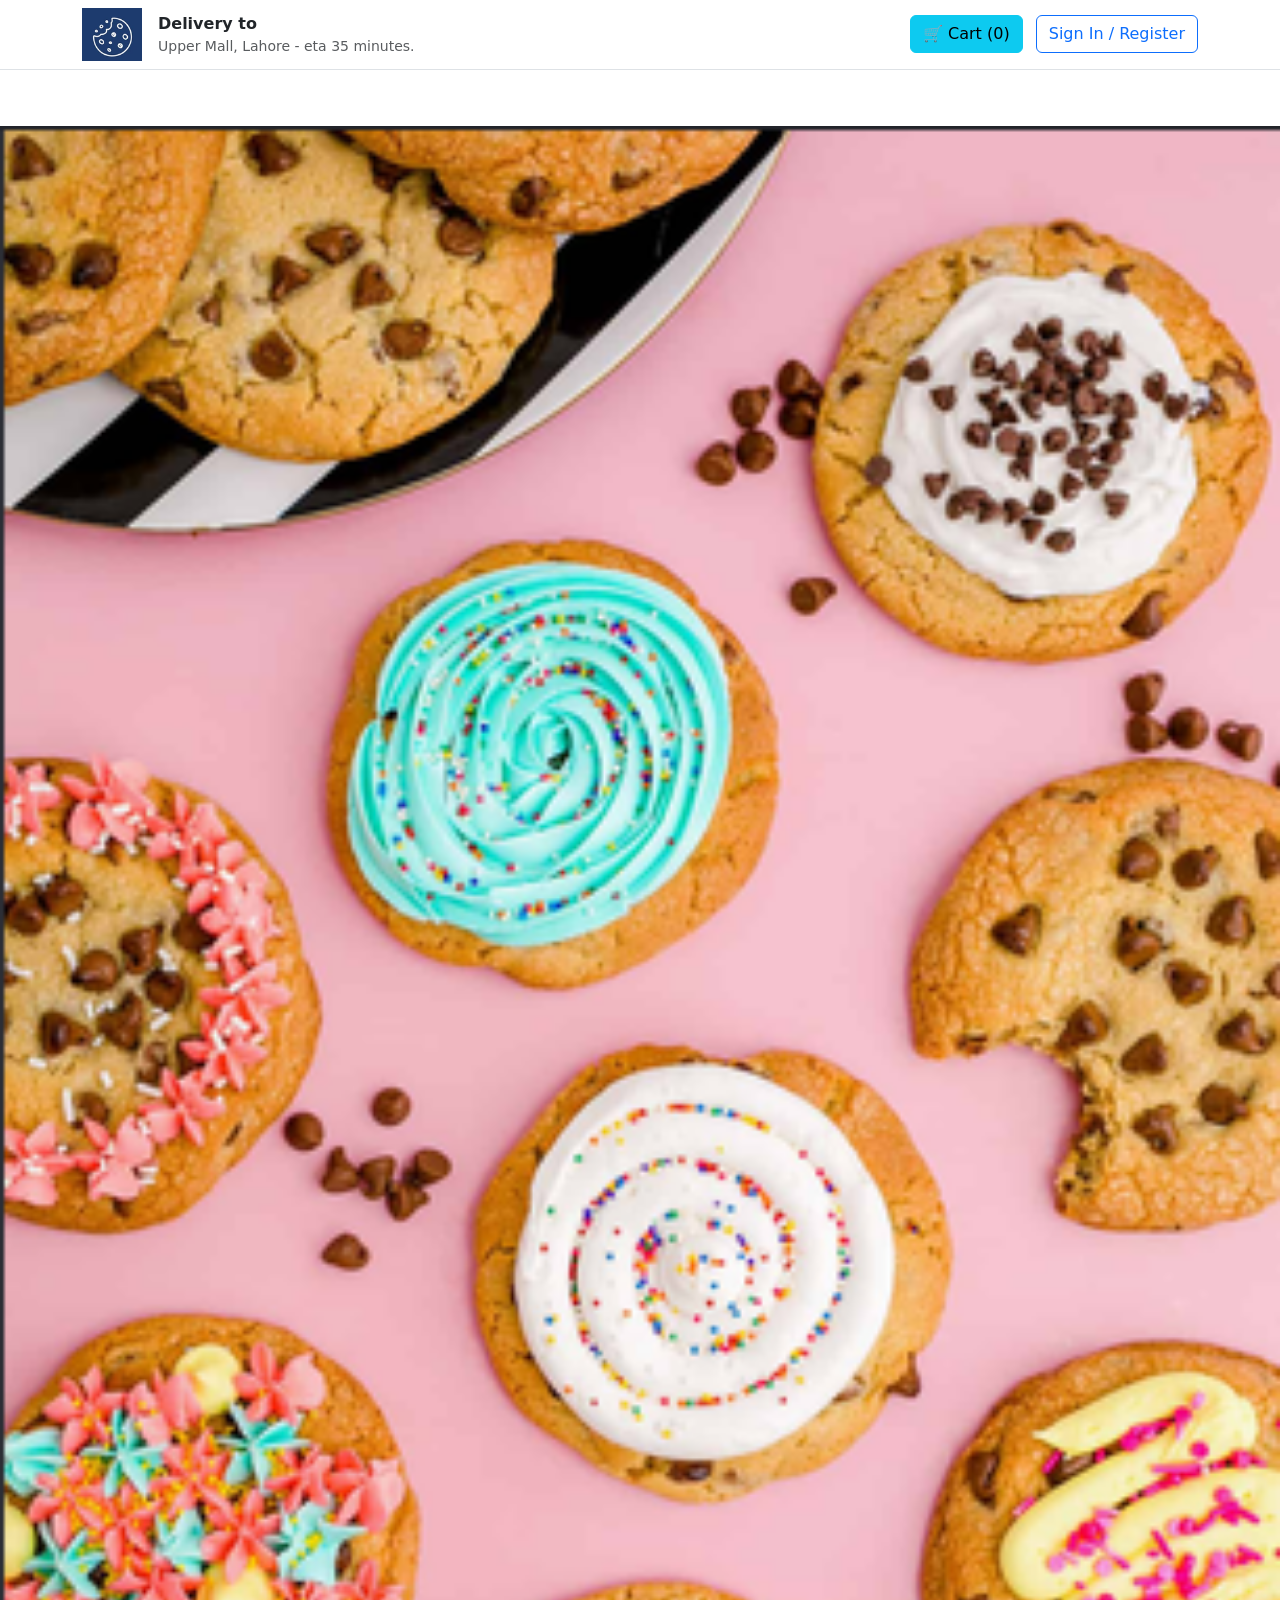
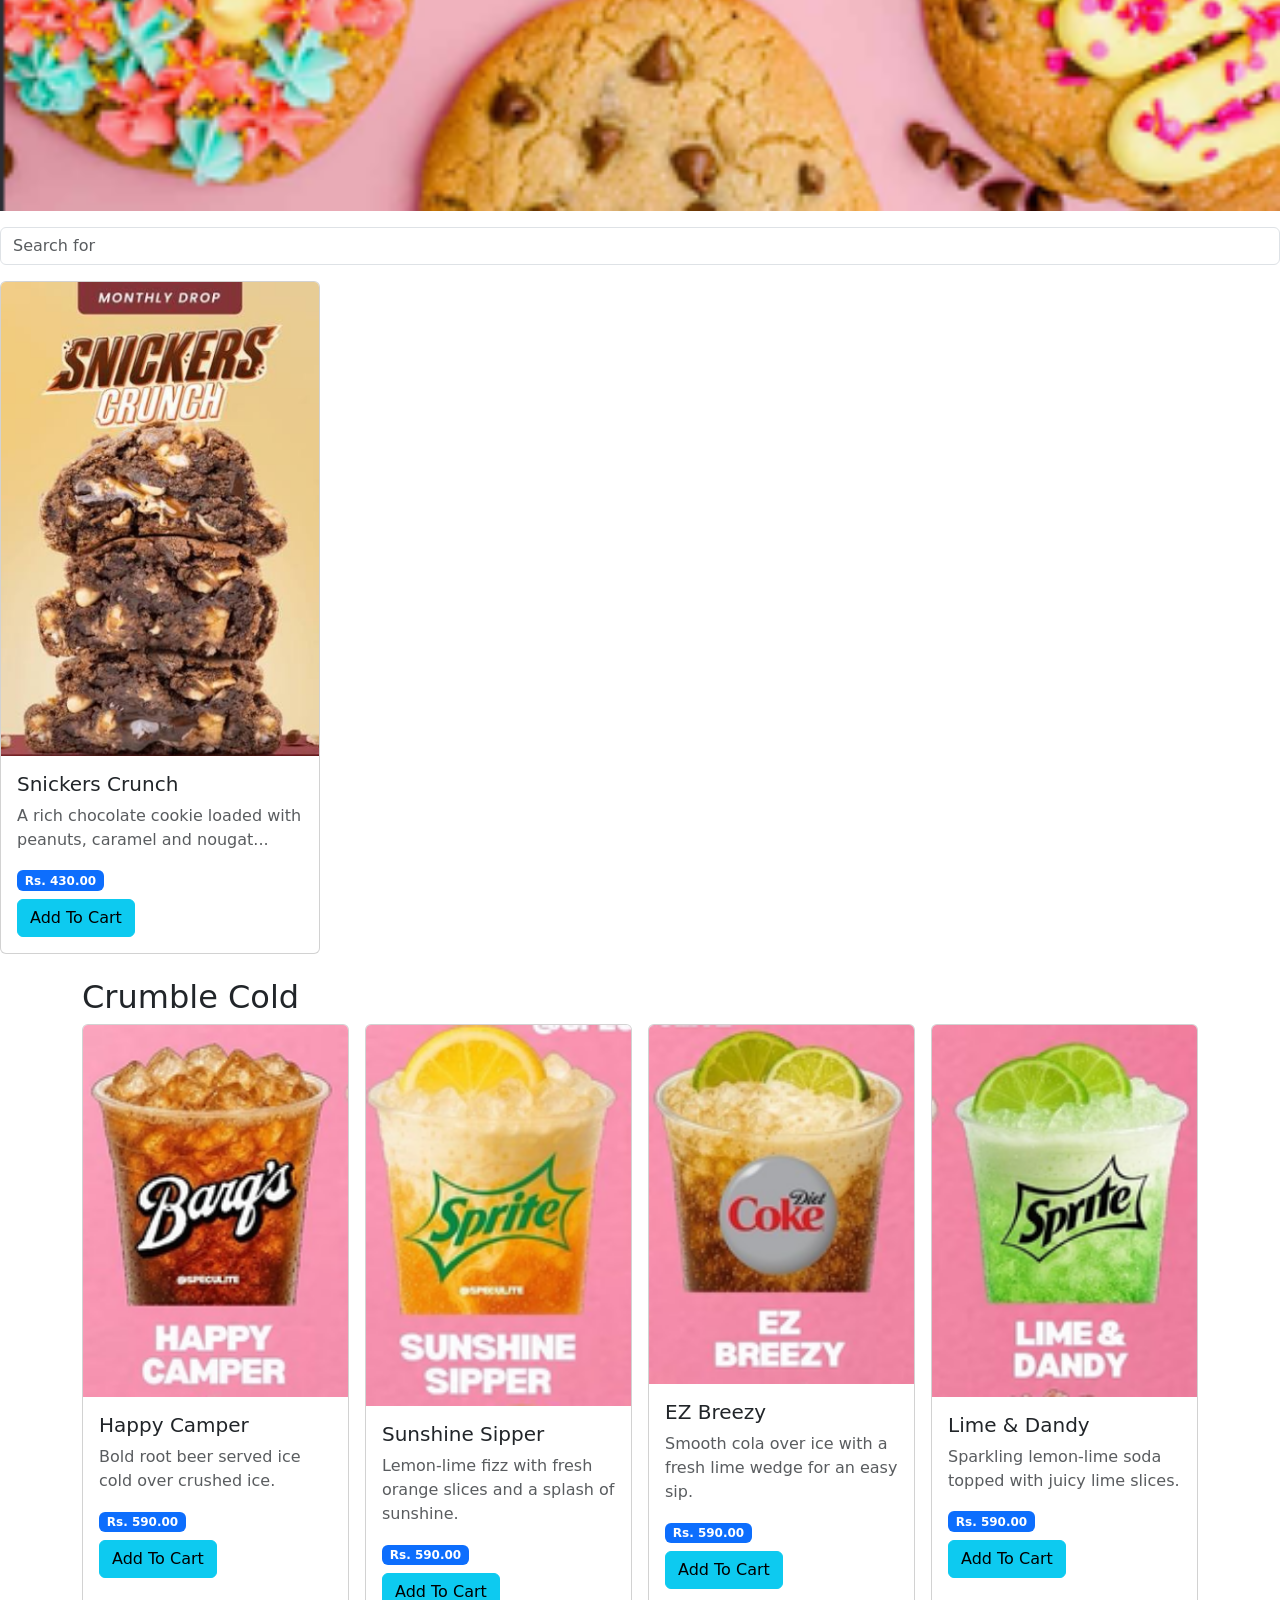
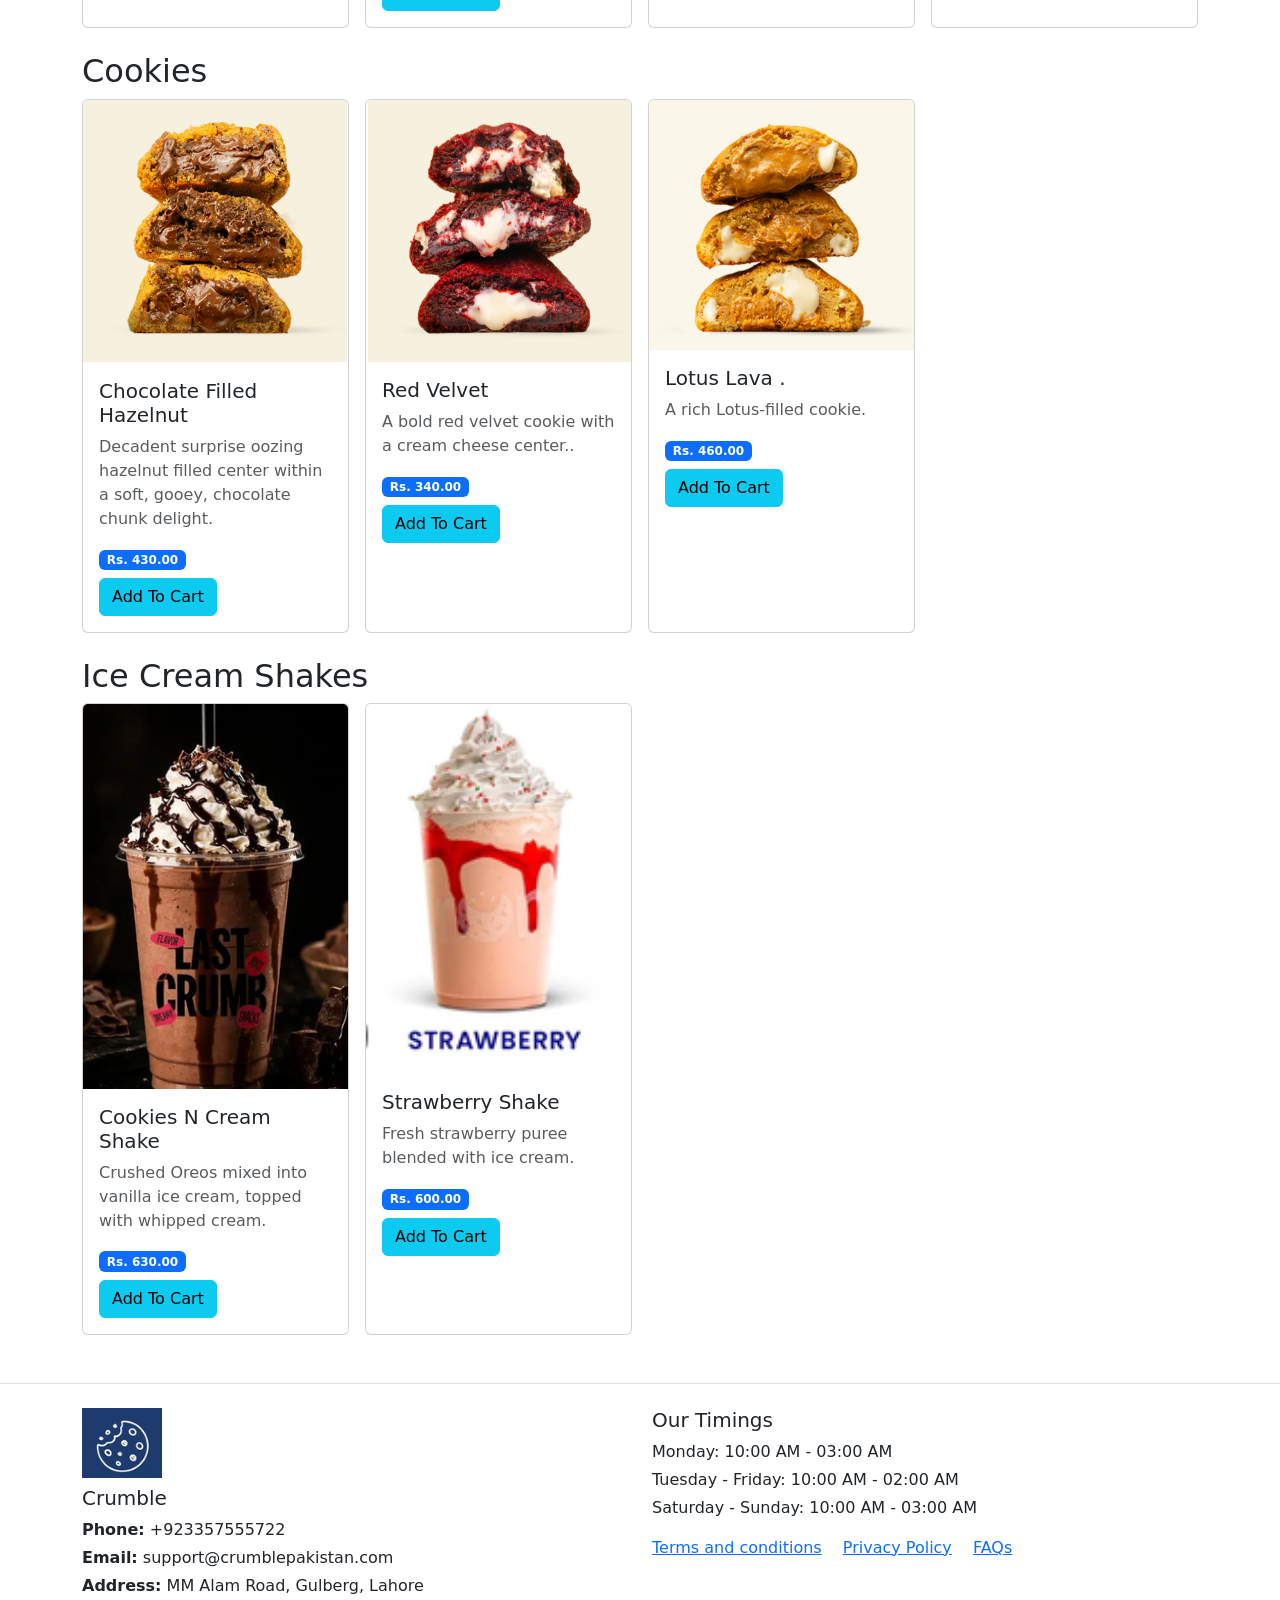
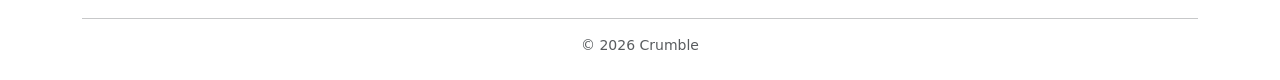
==== Midterm/index.html @ 7c662602 "midterm : baseline copy" ====
<!DOCTYPE html>
<html lang="en">
<head>
  <meta charset="UTF-8">
  <meta name="viewport" content="width=device-width, initial-scale=1.0"> 
  <title>Crumble</title>
  <link href="https://cdn.jsdelivr.net/npm/bootstrap@5.3.3/dist/css/bootstrap.min.css" rel="stylesheet">
  <link rel="stylesheet" href="css/style.css">
</head>
<body>

      <!-- Top bar -->
  <header class="bg-white border-bottom">
    <div class="container d-flex flex-wrap align-items-center justify-content-between gap-2 py-2">
      <div class="d-flex align-items-center">
        <img src="images/logo.png" alt="Crumble logo" width="60" class="me-3">
        <div>
          <strong>Delivery to</strong>
          <div class="small text-muted">Upper Mall, Lahore - eta 35 minutes.</div>
        </div>
      </div>
      <div>
        <!-- CART WALA BUTTON -->
        <button class="btn btn-info me-2">🛒 Cart (0)</button>        <button class="btn btn-outline-primary">Sign In / Register</button>
      </div>
    </div>
  </header>

    <!-- Category navbar -->
  <nav class="navbar navbar-expand-md navbar-dark category-bar">
    <div class="container">
      <span class="navbar-brand d-md-none">Menu</span>
      <button class="navbar-toggler" type="button" data-bs-toggle="collapse" data-bs-target="#categoryMenu">
        <span class="navbar-toggler-icon"></span>
      </button>
      <div class="collapse navbar-collapse" id="categoryMenu">
        <ul class="navbar-nav">
          <li class="nav-item"><a class="nav-link active" href="#monthly-drop">Monthly Drop</a></li>
          <li class="nav-item"><a class="nav-link" href="#crumble-cold">Crumble Cold</a></li>
          <li class="nav-item"><a class="nav-link" href="#cookies">Cookies</a></li>
          <li class="nav-item"><a class="nav-link" href="#shakes">Ice Cream Shakes</a></li>
        </ul>
      </div>
    </div>
  </nav>

    <!-- Banner -->
  <section>
    <img src="images/banner.jpg" alt="Smores cookie monthly drop" class="img-fluid w-100">
  </section>

    <!-- Main content -->
  

    <!-- Search box -->
    <input type="text" class="form-control my-3" placeholder="Search for">

            <div class="col-12 col-md-6 col-lg-3">
          <div class="card h-100">
            <img src="images/snickers.jpg" class="card-img-top" alt="Snickers Crunch cookie">
            <div class="card-body">
              <h5 class="card-title">
                <a href="product.html" class="text-decoration-none text-dark">Snickers Crunch</a>
              </h5>
              <p class="card-text text-muted">A rich chocolate cookie loaded with peanuts, caramel and nougat...</p>
              <span class="badge bg-primary mb-2">Rs. 430.00</span>
              <br>
              <button class="btn btn-info">Add To Cart</button>
            </div>
          </div>
        </div>

        <main class="container">

        <!-- Crumble Cold -->
    <section id="crumble-cold" class="my-4">
      <h2>Crumble Cold</h2>
      <div class="row g-3">

        <div class="col-12 col-md-6 col-lg-3">
          <div class="card h-100">
            <img src="images/happy-camper.jpg" class="card-img-top" alt="Happy Camper drink">
            <div class="card-body">
              <h5 class="card-title">Happy Camper</h5>
              <p class="card-text text-muted">Bold root beer served ice cold over crushed ice.</p>
              <span class="badge bg-primary mb-2">Rs. 590.00</span>
              <br>
              <button class="btn btn-info">Add To Cart</button>
            </div>
          </div>
        </div>

        <div class="col-12 col-md-6 col-lg-3">
          <div class="card h-100">
            <img src="images/sunshine-sipper.jpg" class="card-img-top" alt="Sunshine Sipper drink">
            <div class="card-body">
              <h5 class="card-title">Sunshine Sipper</h5>
              <p class="card-text text-muted">Lemon-lime fizz with fresh orange slices and a splash of sunshine.</p>
              <span class="badge bg-primary mb-2">Rs. 590.00</span>
              <br>
              <button class="btn btn-info">Add To Cart</button>
            </div>
          </div>
        </div>

        <div class="col-12 col-md-6 col-lg-3">
          <div class="card h-100">
            <img src="images/ez-breezy.jpg" class="card-img-top" alt="EZ Breezy drink">
            <div class="card-body">
              <h5 class="card-title">EZ Breezy</h5>
              <p class="card-text text-muted">Smooth cola over ice with a fresh lime wedge for an easy sip.</p>
              <span class="badge bg-primary mb-2">Rs. 590.00</span>
              <br>
              <button class="btn btn-info">Add To Cart</button>
            </div>
          </div>
        </div>

        <div class="col-12 col-md-6 col-lg-3">
          <div class="card h-100">
            <img src="images/lime-dandy.jpg" class="card-img-top" alt="Lime and Dandy drink">
            <div class="card-body">
              <h5 class="card-title">Lime &amp; Dandy</h5>
              <p class="card-text text-muted">Sparkling lemon-lime soda topped with juicy lime slices.</p>
              <span class="badge bg-primary mb-2">Rs. 590.00</span>
              <br>
              <button class="btn btn-info">Add To Cart</button>
            </div>
          </div>
        </div>

      </div>
    </section>

        <!-- Cookies -->
    <section id="cookies" class="my-4">
      <h2>Cookies</h2>
      <div class="row g-3">

        <div class="col-12 col-md-6 col-lg-3">
          <div class="card h-100">
            <img src="images/hazelnut.jpg" class="card-img-top" alt="Chocolate Filled Hazelnut cookie">
            <div class="card-body">
              <h5 class="card-title">Chocolate Filled Hazelnut</h5>
              <p class="card-text text-muted">Decadent surprise oozing hazelnut filled center within a soft, gooey, chocolate chunk delight.</p>
              <span class="badge bg-primary mb-2">Rs. 430.00</span>
              <br>
              <button class="btn btn-info">Add To Cart</button>
            </div>
          </div>
        </div>

        <div class="col-12 col-md-6 col-lg-3">
          <div class="card h-100">
            <img src="images/red-velvet.jpg" class="card-img-top" alt="Red Velvet cookie">
            <div class="card-body">
              <h5 class="card-title">
                <a href="product.html" class="text-decoration-none text-dark">Red Velvet</a>
              </h5>
              <p class="card-text text-muted">A bold red velvet cookie with a cream cheese center..</p>
              <span class="badge bg-primary mb-2">Rs. 340.00</span>
              <br>
              <button class="btn btn-info">Add To Cart</button>
            </div>
          </div>
        </div>

        <div class="col-12 col-md-6 col-lg-3">
          <div class="card h-100">
            <img src="images/lotus-lava.jpg" class="card-img-top" alt="Lotus Lava cookie">
            <div class="card-body">
              <h5 class="card-title">
                <a href="product.html" class="text-decoration-none text-dark">Lotus Lava .</a>
              </h5>
              <p class="card-text text-muted">A rich Lotus-filled cookie.</p>
              <span class="badge bg-primary mb-2">Rs. 460.00</span>
              <br>
              <button class="btn btn-info">Add To Cart</button>
            </div>
          </div>
        </div>

      </div>
    </section>

        <!-- Ice Cream Shakes -->
    <section id="shakes" class="my-4">
      <h2>Ice Cream Shakes</h2>
      <div class="row g-3">

        <div class="col-12 col-md-6 col-lg-3">
          <div class="card h-100">
            <img src="images/cookies-and-cream-shake.jpg" class="card-img-top" alt="Cookies N Cream Shake">
            <div class="card-body">
              <h5 class="card-title">Cookies N Cream Shake</h5>
              <p class="card-text text-muted">Crushed Oreos mixed into vanilla ice cream, topped with whipped cream.</p>
              <span class="badge bg-primary mb-2">Rs. 630.00</span>
              <br>
              <button class="btn btn-info">Add To Cart</button>
            </div>
          </div>
        </div>

        <div class="col-12 col-md-6 col-lg-3">
          <div class="card h-100">
            <img src="images/strawberry-shake.jpg" class="card-img-top" alt="Strawberry Shake">
            <div class="card-body">
              <h5 class="card-title">Strawberry Shake</h5>
              <p class="card-text text-muted">Fresh strawberry puree blended with ice cream.</p>
              <span class="badge bg-primary mb-2">Rs. 600.00</span>
              <br>
              <!-- ADD TO CART BUTTON  -->
              <button class="btn btn-info">Add To Cart</button>
            </div>
          </div>
        </div>

      </div>
    </section>

  </main>

    <!-- Footer -->
  <footer class="bg-white border-top mt-5 py-4">
    <div class="container">
      <div class="row g-4">

        <div class="col-12 col-md-6">
          <img src="images/logo.png" alt="Crumble logo" width="80" class="mb-2">
          <h5>Crumble</h5>
          <p class="mb-1"><strong>Phone:</strong> +923357555722</p>
          <p class="mb-1"><strong>Email:</strong> support@crumblepakistan.com</p>
          <p class="mb-1"><strong>Address:</strong> MM Alam Road, Gulberg, Lahore</p>
        </div>

          <div class="col-12 col-md-6">
          <h5>Our Timings</h5>
          <p class="mb-1">Monday: 10:00 AM - 03:00 AM</p>
          <p class="mb-1">Tuesday - Friday: 10:00 AM - 02:00 AM</p>
          <p class="mb-1">Saturday - Sunday: 10:00 AM - 03:00 AM</p>
          <div class="mt-3">
            <a href="#" class="me-3">Terms and conditions</a>
            <a href="#" class="me-3">Privacy Policy</a>
            <a href="#">FAQs</a>
          </div>
        </div>

      </div>
      <hr>
      <p class="text-center small text-muted mb-0">&copy; 2026 Crumble</p>
    </div>
  </footer>

  <script src="https://cdn.jsdelivr.net/npm/bootstrap@5.3.3/dist/js/bootstrap.bundle.min.js"></script>
</body>
</html>
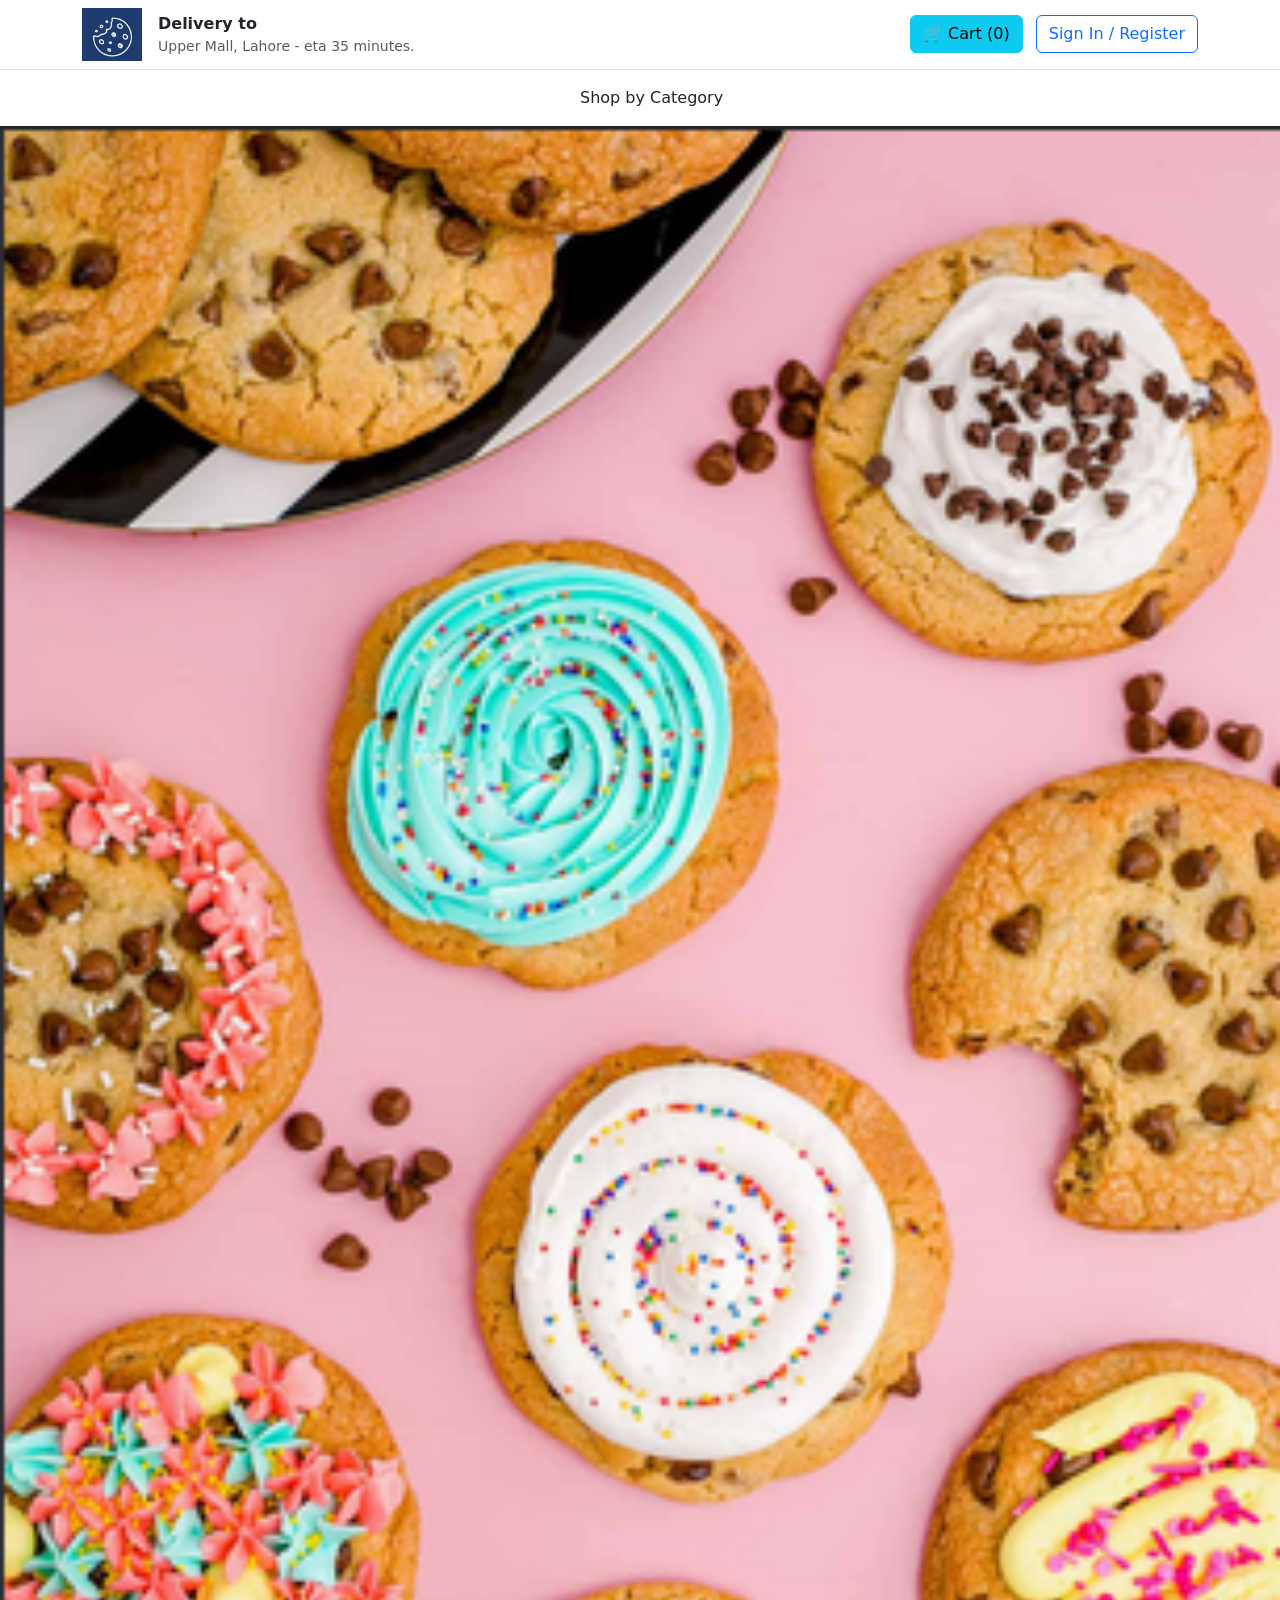
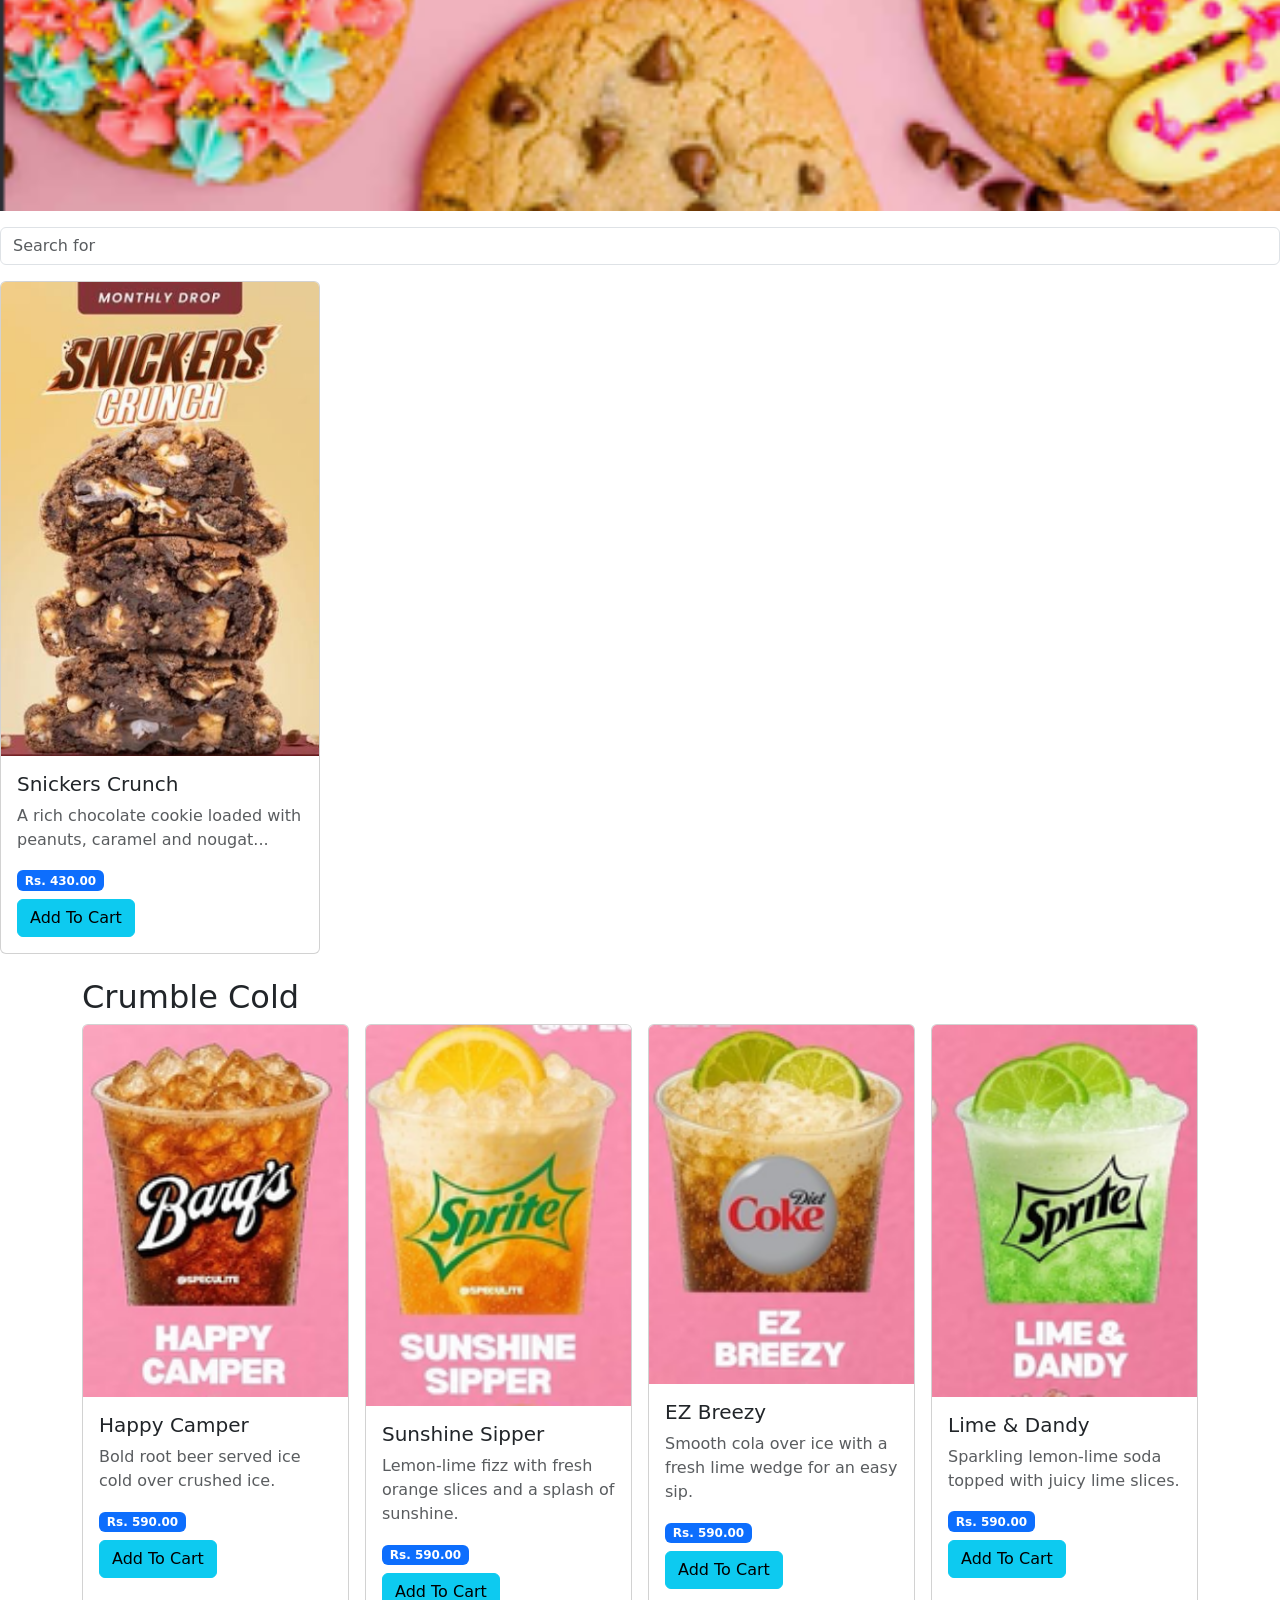
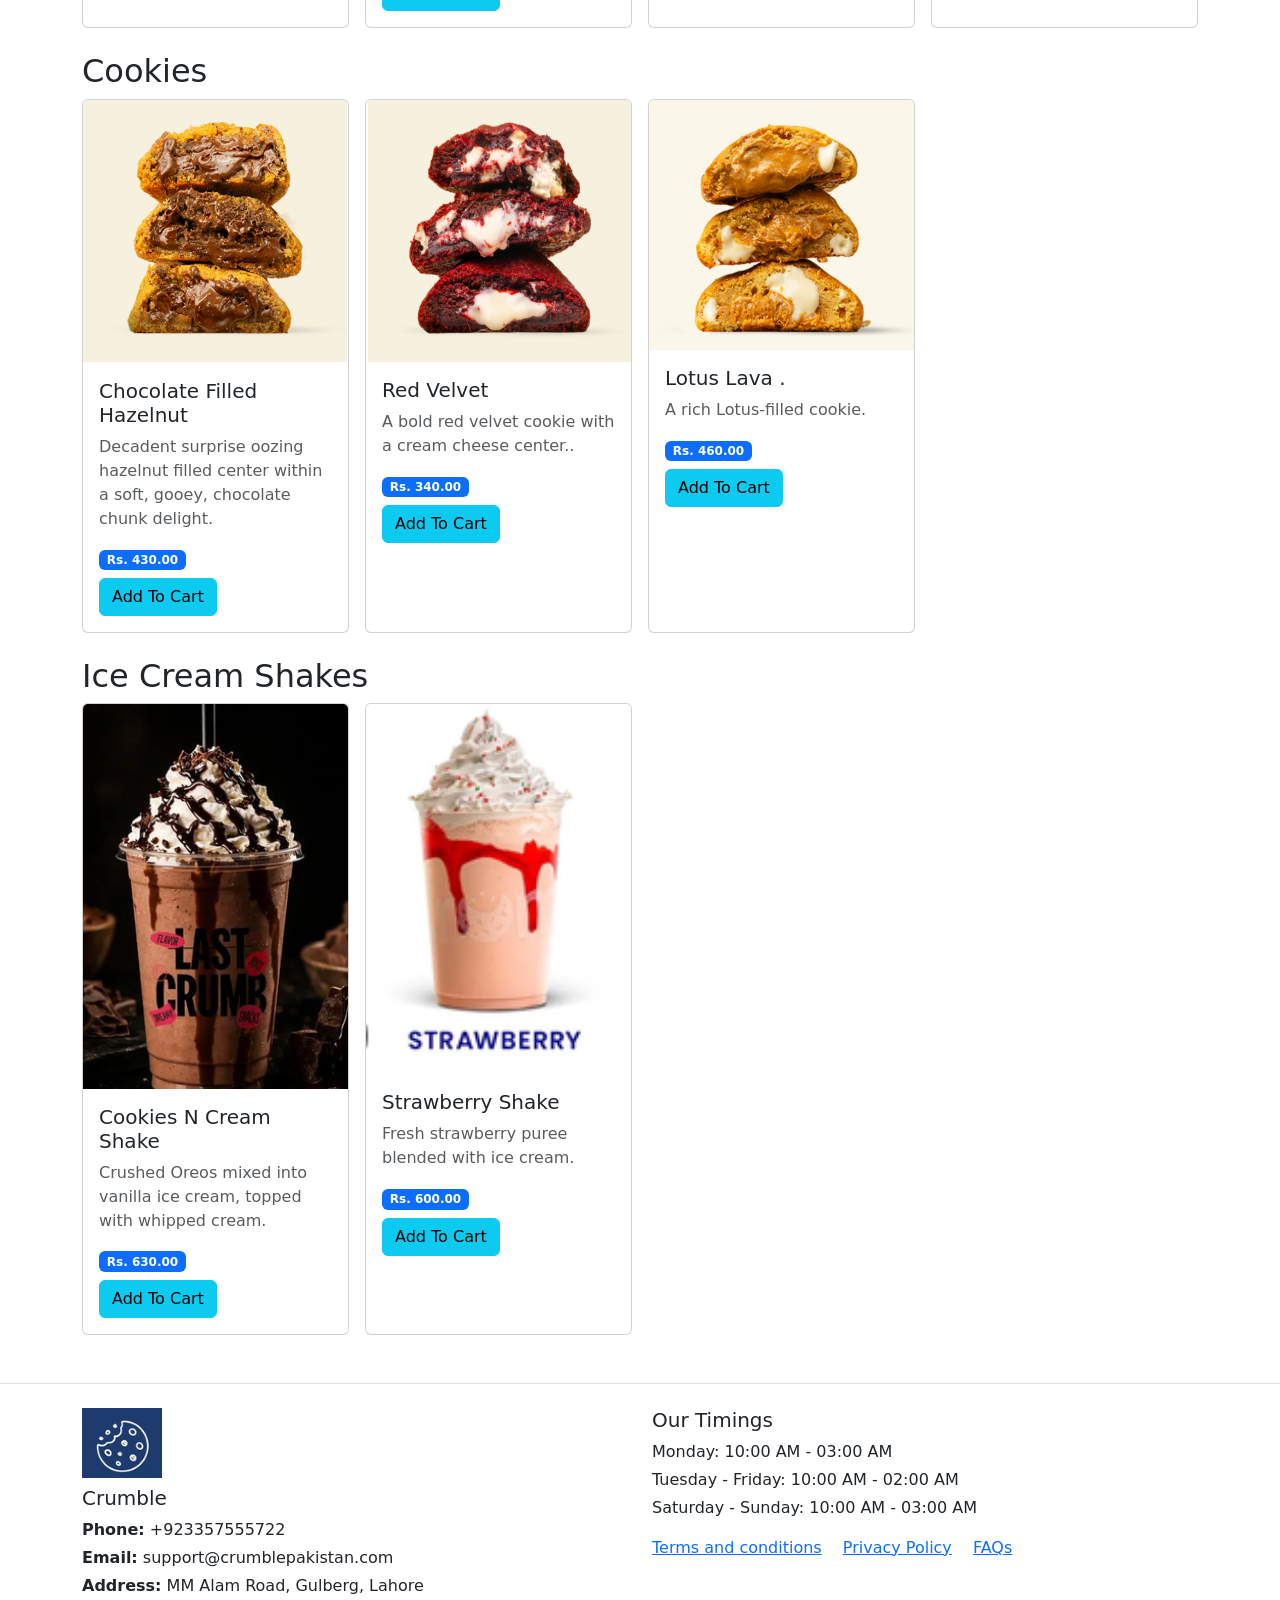
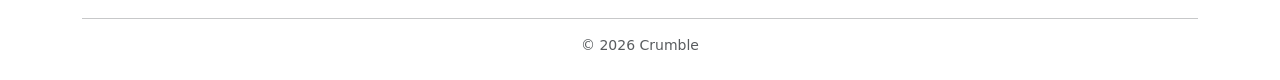
==== commit 5fe9c355: "task1" ====
--- a/Midterm/index.html
+++ b/Midterm/index.html
@@ -27,7 +27,9 @@
   </header>
 
     <!-- Category navbar -->
-  <nav class="navbar navbar-expand-md navbar-dark category-bar">
+     <nav class="navbar navbar-dark category-bar">
+  <div class="container">
+    <span class="navbar-brand menu-label">Menu</span>
     <div class="container">
       <span class="navbar-brand d-md-none">Menu</span>
       <button class="navbar-toggler" type="button" data-bs-toggle="collapse" data-bs-target="#categoryMenu">
@@ -40,6 +42,92 @@
           <li class="nav-item"><a class="nav-link" href="#cookies">Cookies</a></li>
           <li class="nav-item"><a class="nav-link" href="#shakes">Ice Cream Shakes</a></li>
         </ul>
+        <!-- BP and wider: mega-menu (K = 4) -->
+<li class="nav-item mega-item mega-desktop">
+  <button type="button" class="nav-link">Shop by Category</button>
+
+  <div class="mega-panel">
+    <div class="container py-4">
+      <div class="mega-cols">
+
+        <div>
+          <h3 class="h6 text-uppercase">Cookies</h3>
+          <ul class="list-unstyled mb-0">
+            <li><a href="#cookies">Snickers Crunch</a></li>
+            <li><a href="#cookies">Chocolate Filled Hazelnut</a></li>
+            <li><a href="#cookies">Red Velvet</a></li>
+            <li><a href="#cookies">Lotus Lava</a></li>
+          </ul>
+        </div>
+
+        <div>
+          <h3 class="h6 text-uppercase">Crumble Cold</h3>
+          <ul class="list-unstyled mb-0">
+            <li><a href="#crumble-cold">Happy Camper</a></li>
+            <li><a href="#crumble-cold">Sunshine Sipper</a></li>
+            <li><a href="#crumble-cold">EZ Breezy</a></li>
+            <li><a href="#crumble-cold">Lime &amp; Dandy</a></li>
+          </ul>
+        </div>
+
+        <div>
+          <h3 class="h6 text-uppercase">Shakes</h3>
+          <ul class="list-unstyled mb-0">
+            <li><a href="#shakes">Cookies N Cream Shake</a></li>
+            <li><a href="#shakes">Strawberry Shake</a></li>
+            <li><a href="#shakes">All Ice Cream Shakes</a></li>
+            <li><a href="#monthly-drop">Monthly Drop</a></li>
+          </ul>
+        </div>
+
+        <div>
+          <h3 class="h6 text-uppercase">Browse Menu</h3>
+          <ul class="list-unstyled mb-0">
+            <li><a href="#monthly-drop">Monthly Drop</a></li>
+            <li><a href="#crumble-cold">Crumble Cold</a></li>
+            <li><a href="#cookies">Cookies</a></li>
+            <li><a href="#shakes">Ice Cream Shakes</a></li>
+          </ul>
+        </div>
+
+      </div>
+    </div>
+  </div>
+</li>
+
+<!-- Below BP: accordion inside the hamburger menu -->
+<li class="nav-item mega-mobile">
+  <span class="nav-link pb-0">Shop by Category</span>
+
+  <details>
+    <summary>Cookies</summary>
+    <ul class="list-unstyled ps-3">
+      <li><a class="nav-link" href="#cookies">Snickers Crunch</a></li>
+      <!-- Hazelnut, Red Velvet, Lotus Lava: same pattern -->
+    </ul>
+  </details>
+
+  <details>
+    <summary>Crumble Cold</summary>
+    <ul class="list-unstyled ps-3">
+      <!-- 4 drink links -->
+    </ul>
+  </details>
+
+  <details>
+    <summary>Shakes</summary>
+    <ul class="list-unstyled ps-3">
+      <!-- 4 links -->
+    </ul>
+  </details>
+
+  <details>
+    <summary>Browse Menu</summary>
+    <ul class="list-unstyled ps-3">
+      <!-- 4 section links -->
+    </ul>
+  </details>
+</li>
       </div>
     </div>
   </nav>
--- a/Midterm/css/style.css
+++ b/Midterm/css/style.css
@@ -0,0 +1,77 @@
+/* ---------- BP = 661px ---------- */
+
+/* navbar becomes the stacking context: sits above cards, hover effects, sticky bars */
+.category-bar {
+  position: relative;
+  z-index: 1040;
+}
+
+/* Re-create navbar-expand behaviour at 661px instead of Bootstrap's 768px */
+@media (min-width: 661px) {
+  .category-bar .navbar-toggler { display: none; }
+  .category-bar .navbar-collapse { display: flex !important; flex-basis: auto; }
+  .category-bar .navbar-nav { flex-direction: row; }
+  .category-bar .navbar-nav .nav-link {
+    padding-left: var(--bs-navbar-nav-link-padding-x);
+    padding-right: var(--bs-navbar-nav-link-padding-x);
+  }
+  .menu-label { display: none; }
+}
+
+/* Which copy of the menu is visible */
+.mega-desktop { display: none; }
+@media (min-width: 661px) {
+  .mega-desktop { display: block; }
+  .mega-mobile  { display: none; }
+}
+
+/* Panel: hidden, out of flow, full width under the navbar */
+.mega-panel {
+  display: none;
+  position: absolute;
+  top: 100%;
+  left: 0;
+  right: 0;
+  background: #fff;
+  border-top: 3px solid hsl(67, 70%, 45%);   /* accent: H = 67 */
+  box-shadow: 0 .75rem 1.5rem rgba(0, 0, 0, .2);
+}
+
+/* invisible bridge so hover survives the gap between item and panel */
+.mega-panel::before {
+  content: "";
+  position: absolute;
+  left: 0; right: 0; top: -1rem;
+  height: 1rem;
+}
+
+/* K = 4 columns */
+.mega-cols {
+  display: grid;
+  grid-template-columns: repeat(4, 1fr);
+  gap: 1.5rem;
+}
+
+.mega-panel h3 { color: hsl(67, 70%, 45%); }
+.mega-panel a {
+  color: #212529;
+  text-decoration: none;
+  display: inline-block;
+  padding: .2rem 0;
+}
+.mega-panel a:hover,
+.mega-panel a:focus { text-decoration: underline; }
+
+/* Open on hover OR keyboard focus, BP and wider only */
+@media (min-width: 661px) {
+  .mega-item:hover .mega-panel,
+  .mega-item:focus-within .mega-panel { display: block; }
+}
+
+/* Mobile accordion */
+.mega-mobile summary {
+  color: rgba(255, 255, 255, .75);
+  cursor: pointer;
+  padding: .5rem 1rem;
+}
+.mega-mobile summary:hover { color: #fff; }
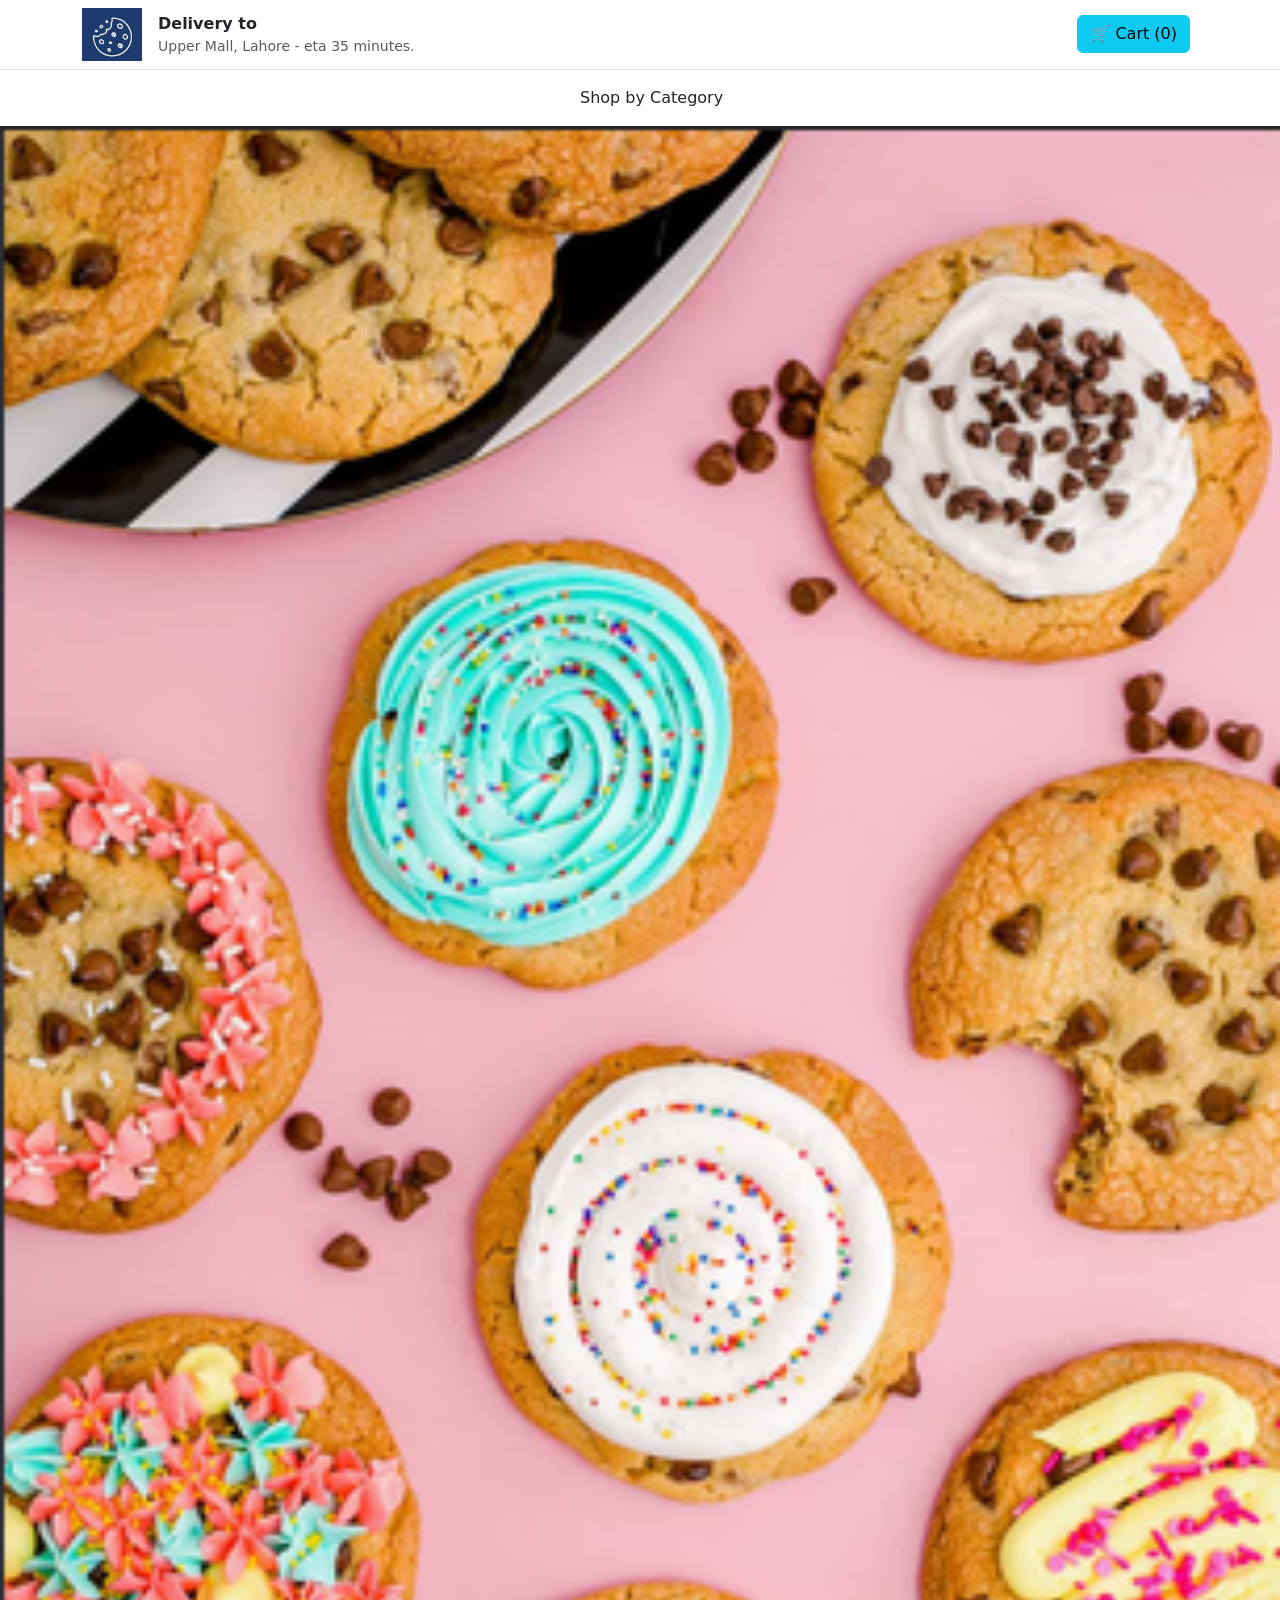
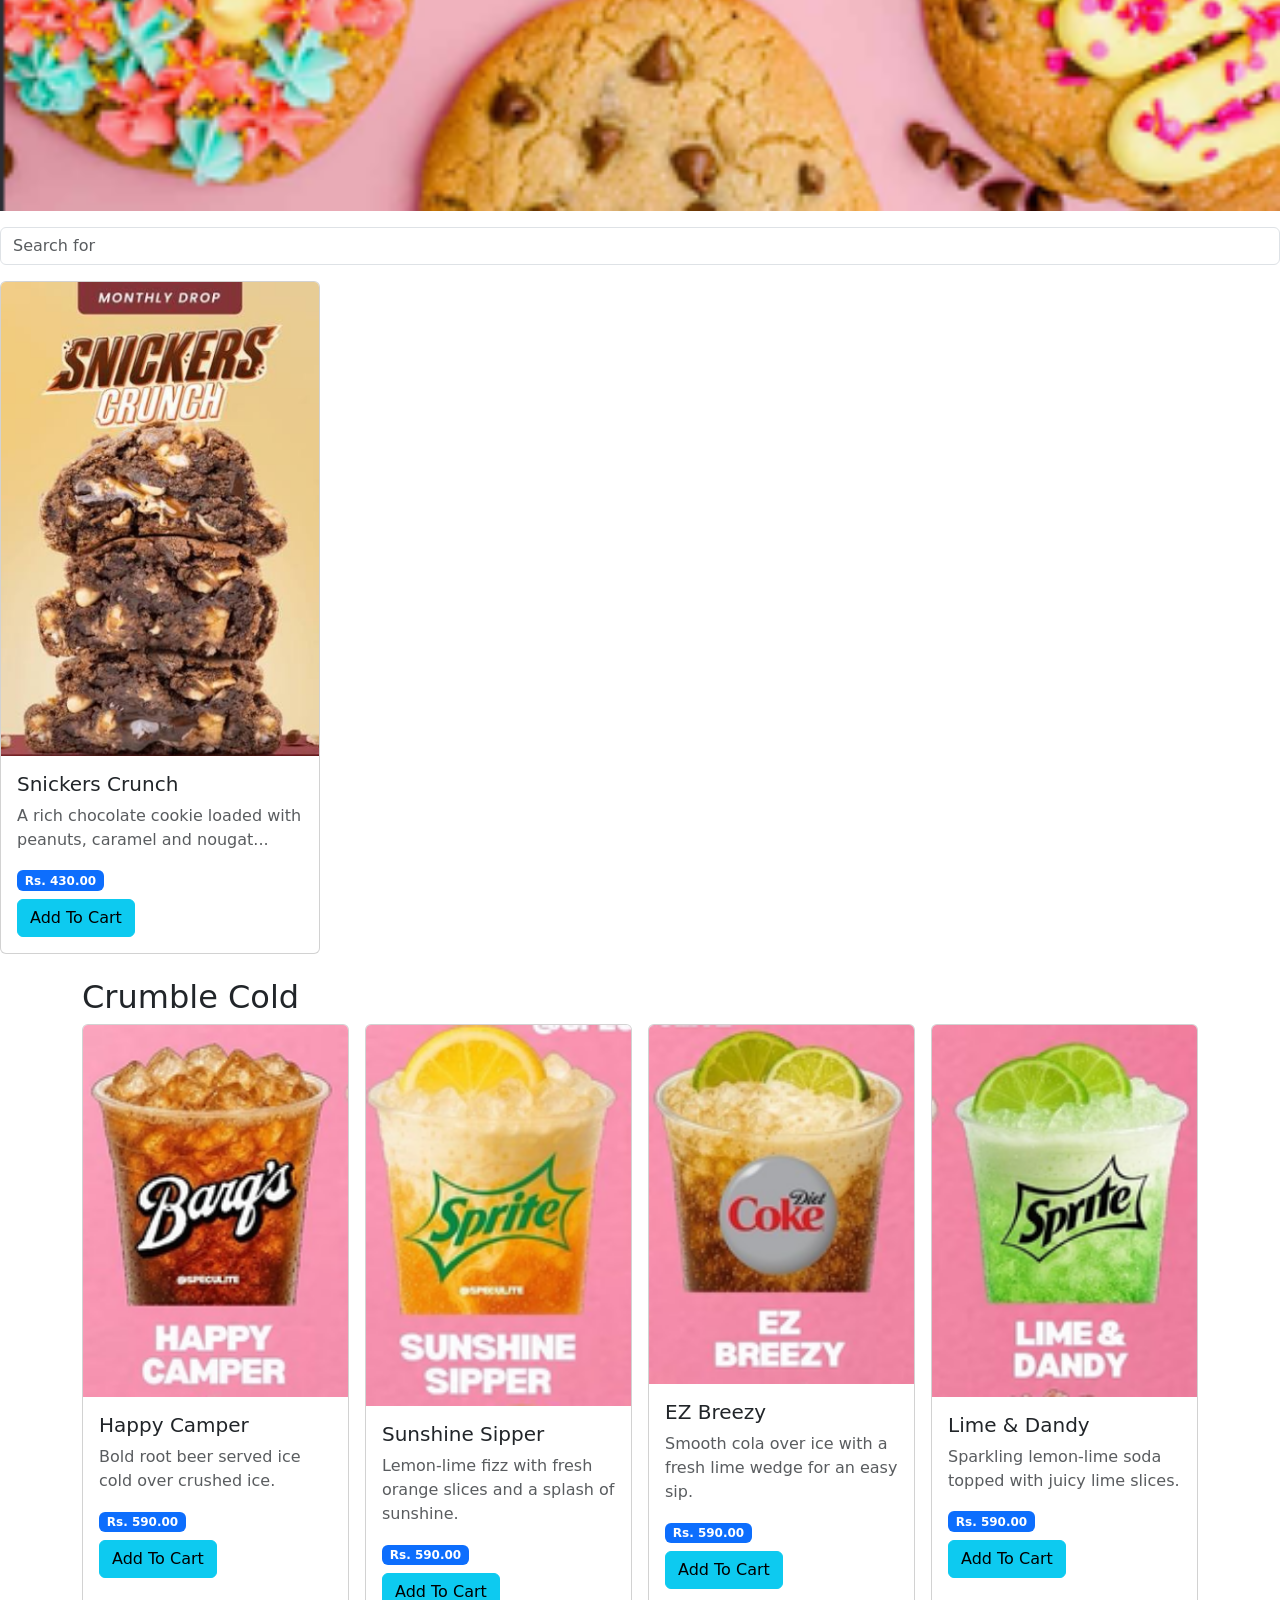
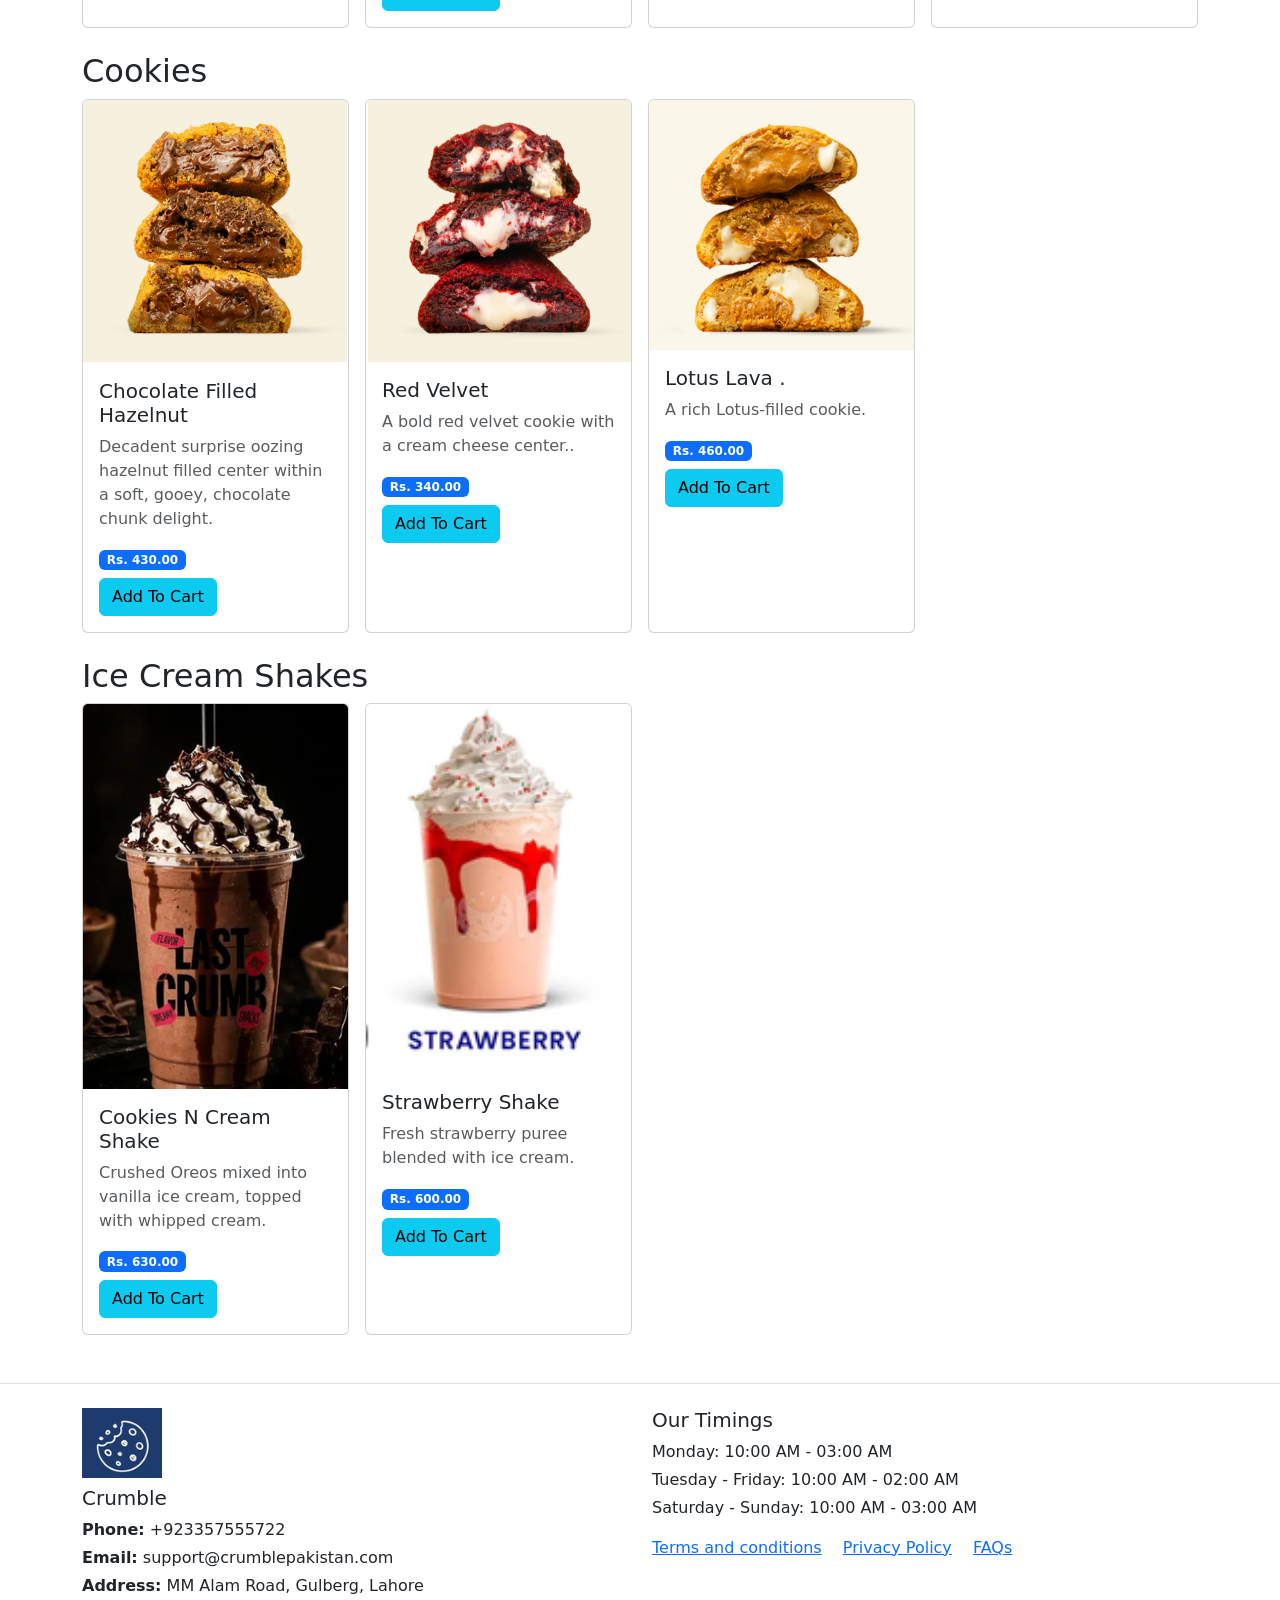
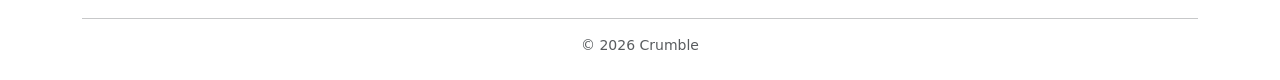
==== commit 8ea6fe86: "midterm: task 1 mega-menu and cart link" ====
--- a/Midterm/index.html
+++ b/Midterm/index.html
@@ -21,8 +21,7 @@
       </div>
       <div>
         <!-- CART WALA BUTTON -->
-        <button class="btn btn-info me-2">🛒 Cart (0)</button>        <button class="btn btn-outline-primary">Sign In / Register</button>
-      </div>
+        <a href="checkout.html" class="btn btn-info me-2">🛒 Cart (0)</a>      </div>
     </div>
   </header>
 
--- a/Midterm/css/style.css
+++ b/Midterm/css/style.css
@@ -74,4 +74,66 @@
   cursor: pointer;
   padding: .5rem 1rem;
 }
-.mega-mobile summary:hover { color: #fff; }+.mega-mobile summary:hover { color: #fff; }
+
+/* ---------- Task 2: checkout form (BP = 661px, H = 67) ---------- */
+
+/* Mobile first: one column, labels above inputs */
+.checkout-grid {
+  display: grid;
+  grid-template-columns: 1fr;
+  gap: 1.5rem;
+}
+
+fieldset {
+  border: 2px solid hsl(67, 70%, 45%);
+  border-radius: .5rem;
+  padding: 1rem;
+  min-width: 0;
+}
+legend {
+  float: none;            /* undo Bootstrap's float so the legend sits on the border */
+  width: auto;
+  padding: 0 .5rem;
+  font-size: 1.1rem;
+  color: hsl(67, 70%, 35%);
+}
+
+.field {
+  display: grid;
+  grid-template-columns: 1fr;   /* label above input */
+  gap: .25rem;
+  margin-bottom: 1rem;
+}
+
+/* Error message hidden until the user has interacted */
+.error {
+  display: none;
+  color: #dc3545;
+  font-size: .85rem;
+}
+
+/* :user-invalid only matches after interaction, so nothing shows on page load */
+input:user-invalid,
+select:user-invalid {
+  border: 2px solid #dc3545;
+}
+input:user-invalid + .error,
+select:user-invalid + .error {
+  display: block;
+}
+
+/* BP and wider: fieldsets side by side, labels in a left column */
+@media (min-width: 661px) {
+  .checkout-grid {
+    grid-template-columns: 1fr 1fr;
+  }
+  .field {
+    grid-template-columns: 8rem 1fr;   /* label column | input column */
+    align-items: center;
+    column-gap: 1rem;
+  }
+  .field .error {
+    grid-column: 2;                    /* message sits under the input */
+  }
+}
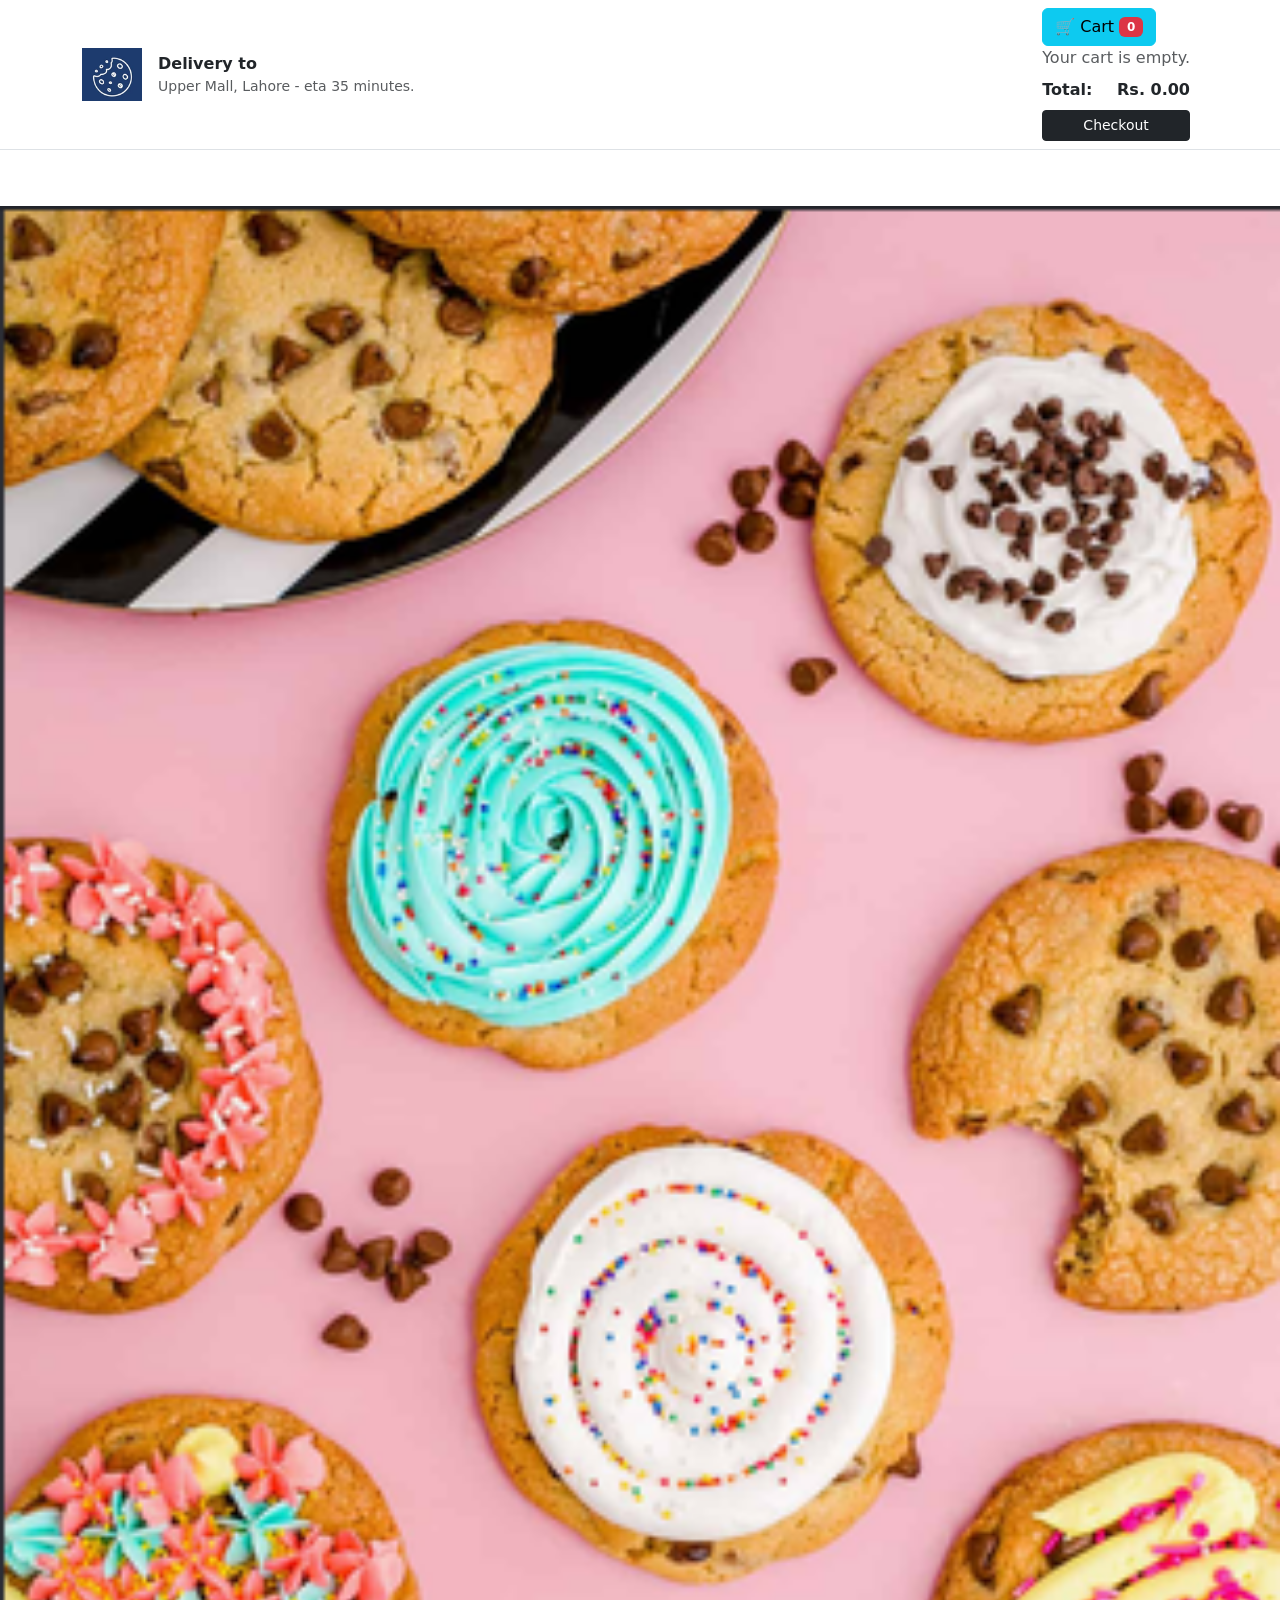
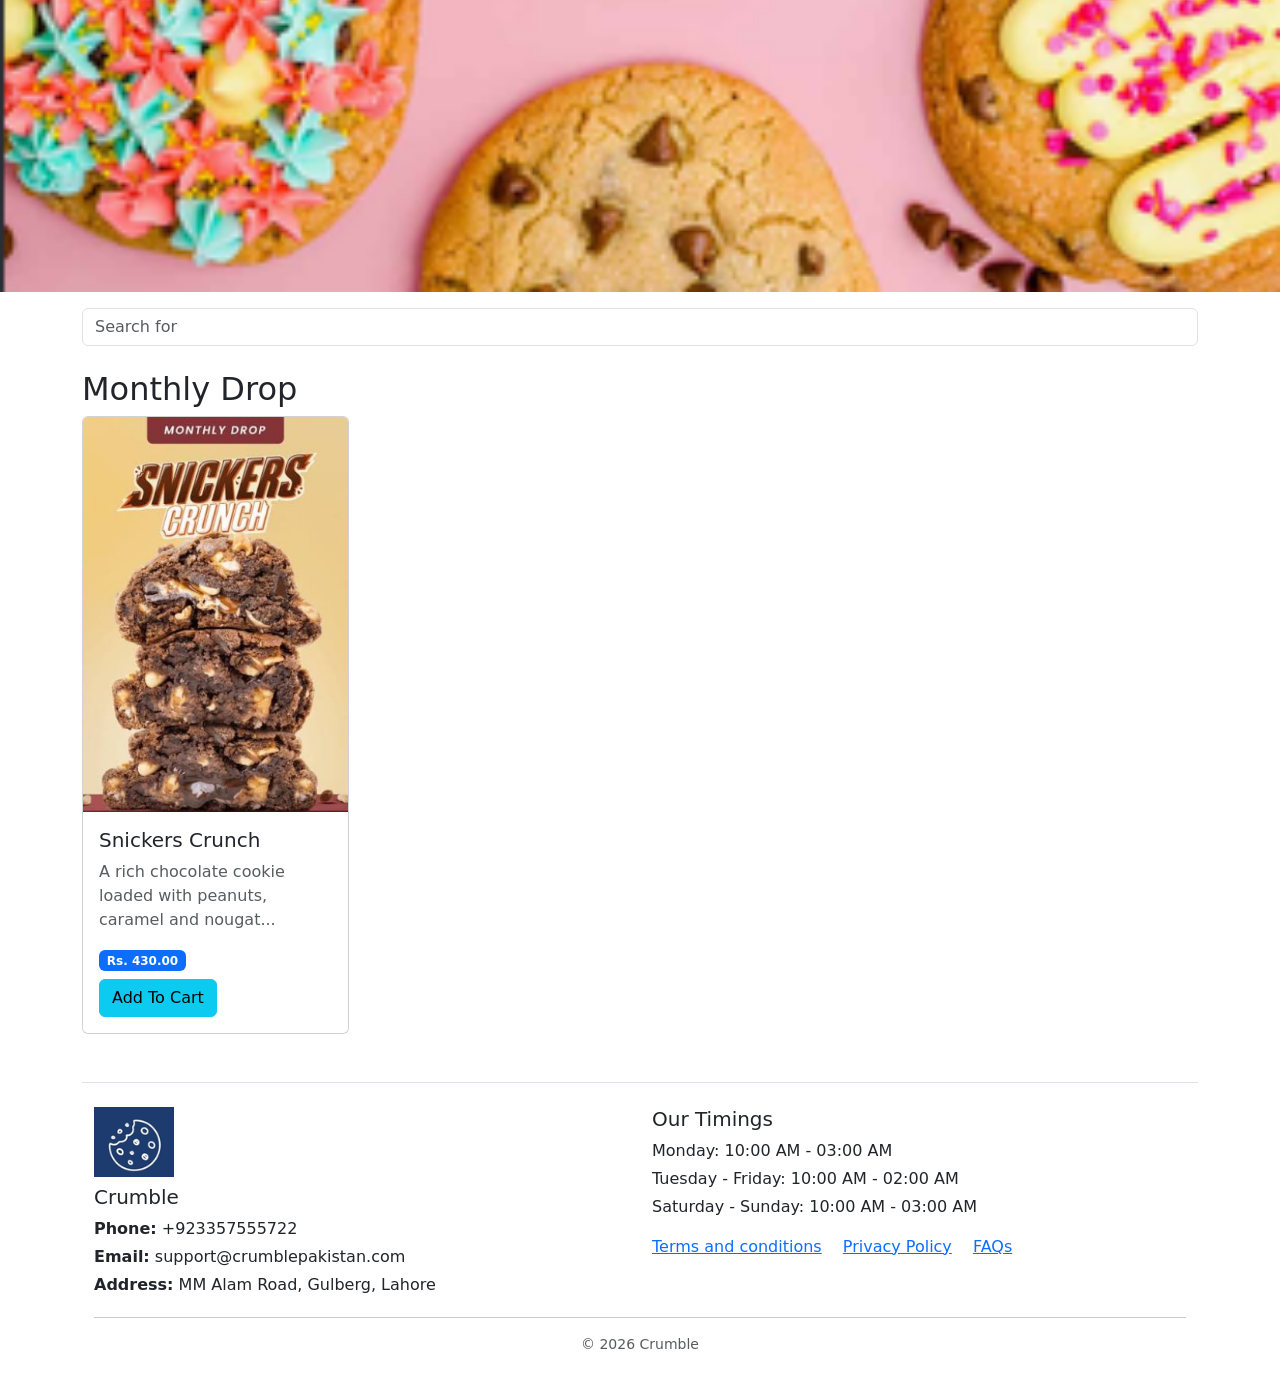
==== commit 45781699: "midterm: task 3 cart badge and mini cart, fix html structure" ====
--- a/Midterm/index.html
+++ b/Midterm/index.html
@@ -21,291 +21,174 @@
       </div>
       <div>
         <!-- CART WALA BUTTON -->
-        <a href="checkout.html" class="btn btn-info me-2">🛒 Cart (0)</a>      </div>
+         <div class="cart-wrap position-relative d-inline-block me-2">
+  <button type="button" id="cartBtn" class="btn btn-info">
+    🛒 Cart <span id="cartBadge" class="badge bg-danger">0</span>
+  </button>
+
+  <div id="miniCart" class="mini-cart">
+    <ul id="cartList" class="list-unstyled mb-2"></ul>
+    <div class="d-flex justify-content-between fw-bold">
+      <span>Total:</span> <span id="cartTotal">Rs. 0.00</span>
+    </div>
+    <a href="checkout.html" class="btn btn-sm btn-dark w-100 mt-2">Checkout</a>
+  </div>
+</div>
     </div>
   </header>
 
-    <!-- Category navbar -->
-     <nav class="navbar navbar-dark category-bar">
+  <!-- Category navbar -->
+<nav class="navbar navbar-dark category-bar">
   <div class="container">
     <span class="navbar-brand menu-label">Menu</span>
-    <div class="container">
-      <span class="navbar-brand d-md-none">Menu</span>
-      <button class="navbar-toggler" type="button" data-bs-toggle="collapse" data-bs-target="#categoryMenu">
-        <span class="navbar-toggler-icon"></span>
-      </button>
-      <div class="collapse navbar-collapse" id="categoryMenu">
-        <ul class="navbar-nav">
-          <li class="nav-item"><a class="nav-link active" href="#monthly-drop">Monthly Drop</a></li>
-          <li class="nav-item"><a class="nav-link" href="#crumble-cold">Crumble Cold</a></li>
-          <li class="nav-item"><a class="nav-link" href="#cookies">Cookies</a></li>
-          <li class="nav-item"><a class="nav-link" href="#shakes">Ice Cream Shakes</a></li>
-        </ul>
+    <button class="navbar-toggler" type="button" data-bs-toggle="collapse" data-bs-target="#categoryMenu">
+      <span class="navbar-toggler-icon"></span>
+    </button>
+
+    <div class="collapse navbar-collapse" id="categoryMenu">
+      <ul class="navbar-nav">
+        <li class="nav-item"><a class="nav-link active" href="#monthly-drop">Monthly Drop</a></li>
+        <li class="nav-item"><a class="nav-link" href="#crumble-cold">Crumble Cold</a></li>
+        <li class="nav-item"><a class="nav-link" href="#cookies">Cookies</a></li>
+        <li class="nav-item"><a class="nav-link" href="#shakes">Ice Cream Shakes</a></li>
+
         <!-- BP and wider: mega-menu (K = 4) -->
-<li class="nav-item mega-item mega-desktop">
-  <button type="button" class="nav-link">Shop by Category</button>
-
-  <div class="mega-panel">
-    <div class="container py-4">
-      <div class="mega-cols">
-
-        <div>
-          <h3 class="h6 text-uppercase">Cookies</h3>
-          <ul class="list-unstyled mb-0">
-            <li><a href="#cookies">Snickers Crunch</a></li>
-            <li><a href="#cookies">Chocolate Filled Hazelnut</a></li>
-            <li><a href="#cookies">Red Velvet</a></li>
-            <li><a href="#cookies">Lotus Lava</a></li>
-          </ul>
-        </div>
-
-        <div>
-          <h3 class="h6 text-uppercase">Crumble Cold</h3>
-          <ul class="list-unstyled mb-0">
-            <li><a href="#crumble-cold">Happy Camper</a></li>
-            <li><a href="#crumble-cold">Sunshine Sipper</a></li>
-            <li><a href="#crumble-cold">EZ Breezy</a></li>
-            <li><a href="#crumble-cold">Lime &amp; Dandy</a></li>
-          </ul>
-        </div>
-
-        <div>
-          <h3 class="h6 text-uppercase">Shakes</h3>
-          <ul class="list-unstyled mb-0">
-            <li><a href="#shakes">Cookies N Cream Shake</a></li>
-            <li><a href="#shakes">Strawberry Shake</a></li>
-            <li><a href="#shakes">All Ice Cream Shakes</a></li>
-            <li><a href="#monthly-drop">Monthly Drop</a></li>
-          </ul>
-        </div>
-
-        <div>
-          <h3 class="h6 text-uppercase">Browse Menu</h3>
-          <ul class="list-unstyled mb-0">
-            <li><a href="#monthly-drop">Monthly Drop</a></li>
-            <li><a href="#crumble-cold">Crumble Cold</a></li>
-            <li><a href="#cookies">Cookies</a></li>
-            <li><a href="#shakes">Ice Cream Shakes</a></li>
-          </ul>
-        </div>
-
-      </div>
+        <li class="nav-item mega-item mega-desktop">
+          <button type="button" class="nav-link">Shop by Category</button>
+          <div class="mega-panel">
+            <div class="container py-4">
+              <div class="mega-cols">
+
+                <div>
+                  <h3 class="h6 text-uppercase">Cookies</h3>
+                  <ul class="list-unstyled mb-0">
+                    <li><a href="#cookies">Snickers Crunch</a></li>
+                    <li><a href="#cookies">Chocolate Filled Hazelnut</a></li>
+                    <li><a href="#cookies">Red Velvet</a></li>
+                    <li><a href="#cookies">Lotus Lava</a></li>
+                  </ul>
+                </div>
+
+                <div>
+                  <h3 class="h6 text-uppercase">Crumble Cold</h3>
+                  <ul class="list-unstyled mb-0">
+                    <li><a href="#crumble-cold">Happy Camper</a></li>
+                    <li><a href="#crumble-cold">Sunshine Sipper</a></li>
+                    <li><a href="#crumble-cold">EZ Breezy</a></li>
+                    <li><a href="#crumble-cold">Lime &amp; Dandy</a></li>
+                  </ul>
+                </div>
+
+                <div>
+                  <h3 class="h6 text-uppercase">Shakes</h3>
+                  <ul class="list-unstyled mb-0">
+                    <li><a href="#shakes">Cookies N Cream Shake</a></li>
+                    <li><a href="#shakes">Strawberry Shake</a></li>
+                    <li><a href="#shakes">All Ice Cream Shakes</a></li>
+                    <li><a href="#monthly-drop">Monthly Drop</a></li>
+                  </ul>
+                </div>
+
+                <div>
+                  <h3 class="h6 text-uppercase">Browse Menu</h3>
+                  <ul class="list-unstyled mb-0">
+                    <li><a href="#monthly-drop">Monthly Drop</a></li>
+                    <li><a href="#crumble-cold">Crumble Cold</a></li>
+                    <li><a href="#cookies">Cookies</a></li>
+                    <li><a href="#shakes">Ice Cream Shakes</a></li>
+                  </ul>
+                </div>
+
+              </div>
+            </div>
+          </div>
+        </li>
+
+        <!-- Below BP: accordion inside the hamburger menu -->
+        <li class="nav-item mega-mobile">
+          <span class="nav-link pb-0">Shop by Category</span>
+
+          <details>
+            <summary>Cookies</summary>
+            <ul class="list-unstyled ps-3">
+              <li><a class="nav-link" href="#cookies">Snickers Crunch</a></li>
+              <li><a class="nav-link" href="#cookies">Chocolate Filled Hazelnut</a></li>
+              <li><a class="nav-link" href="#cookies">Red Velvet</a></li>
+              <li><a class="nav-link" href="#cookies">Lotus Lava</a></li>
+            </ul>
+          </details>
+
+          <details>
+            <summary>Crumble Cold</summary>
+            <ul class="list-unstyled ps-3">
+              <li><a class="nav-link" href="#crumble-cold">Happy Camper</a></li>
+              <li><a class="nav-link" href="#crumble-cold">Sunshine Sipper</a></li>
+              <li><a class="nav-link" href="#crumble-cold">EZ Breezy</a></li>
+              <li><a class="nav-link" href="#crumble-cold">Lime &amp; Dandy</a></li>
+            </ul>
+          </details>
+
+          <details>
+            <summary>Shakes</summary>
+            <ul class="list-unstyled ps-3">
+              <li><a class="nav-link" href="#shakes">Cookies N Cream Shake</a></li>
+              <li><a class="nav-link" href="#shakes">Strawberry Shake</a></li>
+              <li><a class="nav-link" href="#shakes">All Ice Cream Shakes</a></li>
+              <li><a class="nav-link" href="#monthly-drop">Monthly Drop</a></li>
+            </ul>
+          </details>
+
+          <details>
+            <summary>Browse Menu</summary>
+            <ul class="list-unstyled ps-3">
+              <li><a class="nav-link" href="#monthly-drop">Monthly Drop</a></li>
+              <li><a class="nav-link" href="#crumble-cold">Crumble Cold</a></li>
+              <li><a class="nav-link" href="#cookies">Cookies</a></li>
+              <li><a class="nav-link" href="#shakes">Ice Cream Shakes</a></li>
+            </ul>
+          </details>
+        </li>
+
+      </ul>   <!-- the ul now closes AFTER both new li's -->
     </div>
   </div>
-</li>
-
-<!-- Below BP: accordion inside the hamburger menu -->
-<li class="nav-item mega-mobile">
-  <span class="nav-link pb-0">Shop by Category</span>
-
-  <details>
-    <summary>Cookies</summary>
-    <ul class="list-unstyled ps-3">
-      <li><a class="nav-link" href="#cookies">Snickers Crunch</a></li>
-      <!-- Hazelnut, Red Velvet, Lotus Lava: same pattern -->
-    </ul>
-  </details>
-
-  <details>
-    <summary>Crumble Cold</summary>
-    <ul class="list-unstyled ps-3">
-      <!-- 4 drink links -->
-    </ul>
-  </details>
-
-  <details>
-    <summary>Shakes</summary>
-    <ul class="list-unstyled ps-3">
-      <!-- 4 links -->
-    </ul>
-  </details>
-
-  <details>
-    <summary>Browse Menu</summary>
-    <ul class="list-unstyled ps-3">
-      <!-- 4 section links -->
-    </ul>
-  </details>
-</li>
-      </div>
-    </div>
-  </nav>
+</nav>
+  
 
     <!-- Banner -->
   <section>
     <img src="images/banner.jpg" alt="Smores cookie monthly drop" class="img-fluid w-100">
   </section>
 
-    <!-- Main content -->
-  
-
-    <!-- Search box -->
-    <input type="text" class="form-control my-3" placeholder="Search for">
-
-            <div class="col-12 col-md-6 col-lg-3">
-          <div class="card h-100">
-            <img src="images/snickers.jpg" class="card-img-top" alt="Snickers Crunch cookie">
-            <div class="card-body">
-              <h5 class="card-title">
-                <a href="product.html" class="text-decoration-none text-dark">Snickers Crunch</a>
-              </h5>
-              <p class="card-text text-muted">A rich chocolate cookie loaded with peanuts, caramel and nougat...</p>
-              <span class="badge bg-primary mb-2">Rs. 430.00</span>
-              <br>
-              <button class="btn btn-info">Add To Cart</button>
-            </div>
+  <main class="container">
+
+  <!-- Search box -->
+  <input type="text" class="form-control my-3" placeholder="Search for">
+
+  <!-- Monthly Drop -->
+  <section id="monthly-drop" class="my-4">
+    <h2>Monthly Drop</h2>
+    <div class="row g-3">
+
+      <div class="col-12 col-md-6 col-lg-3">
+        <div class="card h-100">
+          <img src="images/snickers.jpg" class="card-img-top" alt="Snickers Crunch cookie">
+          <div class="card-body">
+            <h5 class="card-title">
+              <a href="product.html" class="text-decoration-none text-dark">Snickers Crunch</a>
+            </h5>
+            <p class="card-text text-muted">A rich chocolate cookie loaded with peanuts, caramel and nougat...</p>
+            <span class="badge bg-primary mb-2">Rs. 430.00</span>
+            <br>
+            <button class="btn btn-info">Add To Cart</button>
           </div>
         </div>
-
-        <main class="container">
-
-        <!-- Crumble Cold -->
-    <section id="crumble-cold" class="my-4">
-      <h2>Crumble Cold</h2>
-      <div class="row g-3">
-
-        <div class="col-12 col-md-6 col-lg-3">
-          <div class="card h-100">
-            <img src="images/happy-camper.jpg" class="card-img-top" alt="Happy Camper drink">
-            <div class="card-body">
-              <h5 class="card-title">Happy Camper</h5>
-              <p class="card-text text-muted">Bold root beer served ice cold over crushed ice.</p>
-              <span class="badge bg-primary mb-2">Rs. 590.00</span>
-              <br>
-              <button class="btn btn-info">Add To Cart</button>
-            </div>
-          </div>
-        </div>
-
-        <div class="col-12 col-md-6 col-lg-3">
-          <div class="card h-100">
-            <img src="images/sunshine-sipper.jpg" class="card-img-top" alt="Sunshine Sipper drink">
-            <div class="card-body">
-              <h5 class="card-title">Sunshine Sipper</h5>
-              <p class="card-text text-muted">Lemon-lime fizz with fresh orange slices and a splash of sunshine.</p>
-              <span class="badge bg-primary mb-2">Rs. 590.00</span>
-              <br>
-              <button class="btn btn-info">Add To Cart</button>
-            </div>
-          </div>
-        </div>
-
-        <div class="col-12 col-md-6 col-lg-3">
-          <div class="card h-100">
-            <img src="images/ez-breezy.jpg" class="card-img-top" alt="EZ Breezy drink">
-            <div class="card-body">
-              <h5 class="card-title">EZ Breezy</h5>
-              <p class="card-text text-muted">Smooth cola over ice with a fresh lime wedge for an easy sip.</p>
-              <span class="badge bg-primary mb-2">Rs. 590.00</span>
-              <br>
-              <button class="btn btn-info">Add To Cart</button>
-            </div>
-          </div>
-        </div>
-
-        <div class="col-12 col-md-6 col-lg-3">
-          <div class="card h-100">
-            <img src="images/lime-dandy.jpg" class="card-img-top" alt="Lime and Dandy drink">
-            <div class="card-body">
-              <h5 class="card-title">Lime &amp; Dandy</h5>
-              <p class="card-text text-muted">Sparkling lemon-lime soda topped with juicy lime slices.</p>
-              <span class="badge bg-primary mb-2">Rs. 590.00</span>
-              <br>
-              <button class="btn btn-info">Add To Cart</button>
-            </div>
-          </div>
-        </div>
-
       </div>
-    </section>
-
-        <!-- Cookies -->
-    <section id="cookies" class="my-4">
-      <h2>Cookies</h2>
-      <div class="row g-3">
-
-        <div class="col-12 col-md-6 col-lg-3">
-          <div class="card h-100">
-            <img src="images/hazelnut.jpg" class="card-img-top" alt="Chocolate Filled Hazelnut cookie">
-            <div class="card-body">
-              <h5 class="card-title">Chocolate Filled Hazelnut</h5>
-              <p class="card-text text-muted">Decadent surprise oozing hazelnut filled center within a soft, gooey, chocolate chunk delight.</p>
-              <span class="badge bg-primary mb-2">Rs. 430.00</span>
-              <br>
-              <button class="btn btn-info">Add To Cart</button>
-            </div>
-          </div>
-        </div>
-
-        <div class="col-12 col-md-6 col-lg-3">
-          <div class="card h-100">
-            <img src="images/red-velvet.jpg" class="card-img-top" alt="Red Velvet cookie">
-            <div class="card-body">
-              <h5 class="card-title">
-                <a href="product.html" class="text-decoration-none text-dark">Red Velvet</a>
-              </h5>
-              <p class="card-text text-muted">A bold red velvet cookie with a cream cheese center..</p>
-              <span class="badge bg-primary mb-2">Rs. 340.00</span>
-              <br>
-              <button class="btn btn-info">Add To Cart</button>
-            </div>
-          </div>
-        </div>
-
-        <div class="col-12 col-md-6 col-lg-3">
-          <div class="card h-100">
-            <img src="images/lotus-lava.jpg" class="card-img-top" alt="Lotus Lava cookie">
-            <div class="card-body">
-              <h5 class="card-title">
-                <a href="product.html" class="text-decoration-none text-dark">Lotus Lava .</a>
-              </h5>
-              <p class="card-text text-muted">A rich Lotus-filled cookie.</p>
-              <span class="badge bg-primary mb-2">Rs. 460.00</span>
-              <br>
-              <button class="btn btn-info">Add To Cart</button>
-            </div>
-          </div>
-        </div>
-
-      </div>
-    </section>
-
-        <!-- Ice Cream Shakes -->
-    <section id="shakes" class="my-4">
-      <h2>Ice Cream Shakes</h2>
-      <div class="row g-3">
-
-        <div class="col-12 col-md-6 col-lg-3">
-          <div class="card h-100">
-            <img src="images/cookies-and-cream-shake.jpg" class="card-img-top" alt="Cookies N Cream Shake">
-            <div class="card-body">
-              <h5 class="card-title">Cookies N Cream Shake</h5>
-              <p class="card-text text-muted">Crushed Oreos mixed into vanilla ice cream, topped with whipped cream.</p>
-              <span class="badge bg-primary mb-2">Rs. 630.00</span>
-              <br>
-              <button class="btn btn-info">Add To Cart</button>
-            </div>
-          </div>
-        </div>
-
-        <div class="col-12 col-md-6 col-lg-3">
-          <div class="card h-100">
-            <img src="images/strawberry-shake.jpg" class="card-img-top" alt="Strawberry Shake">
-            <div class="card-body">
-              <h5 class="card-title">Strawberry Shake</h5>
-              <p class="card-text text-muted">Fresh strawberry puree blended with ice cream.</p>
-              <span class="badge bg-primary mb-2">Rs. 600.00</span>
-              <br>
-              <!-- ADD TO CART BUTTON  -->
-              <button class="btn btn-info">Add To Cart</button>
-            </div>
-          </div>
-        </div>
-
-      </div>
-    </section>
-
-  </main>
+
+    </div>
+  </section>
+
+  <!-- Crumble Cold -->
 
     <!-- Footer -->
   <footer class="bg-white border-top mt-5 py-4">
@@ -339,5 +222,6 @@
   </footer>
 
   <script src="https://cdn.jsdelivr.net/npm/bootstrap@5.3.3/dist/js/bootstrap.bundle.min.js"></script>
+  <script src="script.js"></script>
 </body>
 </html>
--- a/Midterm/css/style.css
+++ b/Midterm/css/style.css
@@ -136,4 +136,8 @@
   .field .error {
     grid-column: 2;                    /* message sits under the input */
   }
+}
+.banner-img {
+  max-height: 350px;
+  object-fit: cover;
 }
